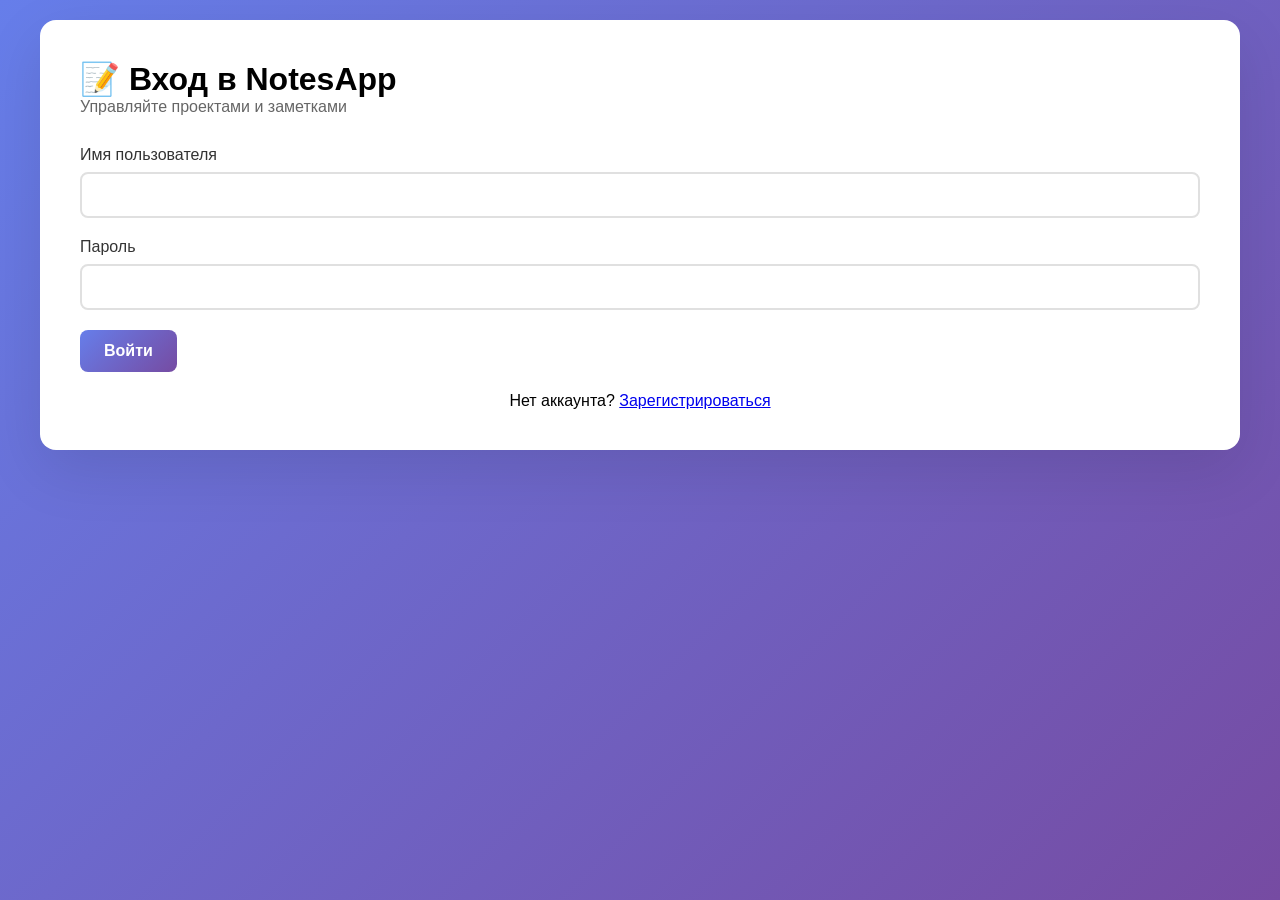
==== login.html @ b0768b3d "Initial commit" ====
<!DOCTYPE html>
<html lang="ru">
<head>
    <meta charset="UTF-8">
    <meta name="viewport" content="width=device-width, initial-scale=1.0">
    <title>Вход - NotesApp</title>
    <link rel="stylesheet" href="./css/styles.css">
</head>
<body>
    <div class="container">
        <div class="card">
            <h1>📝 Вход в NotesApp</h1>
            <p style="color: #666; margin-bottom: 30px;">Управляйте проектами и заметками</p>
            
            <form id="loginForm">
                <div class="form-group">
                    <label>Имя пользователя</label>
                    <input type="text" id="username" required autocomplete="username">
                </div>
                <div class="form-group">
                    <label>Пароль</label>
                    <input type="password" id="password" required autocomplete="current-password">
                </div>
                <button type="submit">Войти</button>
            </form>
            
            <p style="margin-top: 20px; text-align: center;">
                Нет аккаунта? <a href="./register.html">Зарегистрироваться</a>
            </p>
        </div>
    </div>
    
    <script src="./js/common.js"></script>
    <script>
        document.getElementById('loginForm').addEventListener('submit', async (e) => {
            e.preventDefault();
            
            const username = document.getElementById('username').value;
            const password = document.getElementById('password').value;
            
            try {
                const response = await fetch(`${API_URL}/auth/login`, {
                    method: 'POST',
                    headers: { 'Content-Type': 'application/json' },
                    body: JSON.stringify({ username, password })
                });
                
                const data = await response.json();
                
                if (response.ok) {
                    localStorage.setItem('token', data.token);
                    localStorage.setItem('username', data.username);
                    
                    // Проверяем, есть ли ожидающее приглашение
                    const pendingInvite = localStorage.getItem('pendingInvite');
                    if (pendingInvite) {
                        localStorage.removeItem('pendingInvite');
                        window.location.href = `/invite.html?token=${pendingInvite}`;
                    } else {
                        window.location.href = './projects.html';
                    }
                } else {
                    showMessage(data.message || 'Ошибка входа');
                }
            } catch (error) {
                showMessage('Ошибка соединения с сервером');
            }
        });
    </script>
</body>
</html>
---- css/styles.css ----
* {
    margin: 0;
    padding: 0;
    box-sizing: border-box;
}

body {
    font-family: -apple-system, BlinkMacSystemFont, 'Segoe UI', Roboto, 'Helvetica Neue', Arial, sans-serif;
    background: linear-gradient(135deg, #667eea 0%, #764ba2 100%);
    min-height: 100vh;
    padding: 20px;
}

.container {
    max-width: 1200px;
    margin: 0 auto;
}

/* Карточки */
.card {
    background: white;
    border-radius: 16px;
    box-shadow: 0 20px 60px rgba(0,0,0,0.1);
    padding: 40px;
    margin-bottom: 20px;
}

/* Формы */
.form-group {
    margin-bottom: 20px;
}

label {
    display: block;
    margin-bottom: 8px;
    color: #333;
    font-weight: 500;
}

input, textarea {
    width: 100%;
    padding: 12px;
    border: 2px solid #e0e0e0;
    border-radius: 8px;
    font-size: 16px;
    transition: border-color 0.3s;
}

input:focus, textarea:focus {
    outline: none;
    border-color: #667eea;
}

button {
    background: linear-gradient(135deg, #667eea 0%, #764ba2 100%);
    color: white;
    border: none;
    padding: 12px 24px;
    border-radius: 8px;
    font-size: 16px;
    font-weight: 600;
    cursor: pointer;
    transition: transform 0.2s, box-shadow 0.2s;
}

button:hover {
    transform: translateY(-2px);
    box-shadow: 0 5px 15px rgba(0,0,0,0.2);
}

button.secondary {
    background: linear-gradient(135deg, #6c757d 0%, #495057 100%);
}

button.danger {
    background: linear-gradient(135deg, #dc3545 0%, #c82333 100%);
}

/* Навигация */
.navbar {
    display: flex;
    justify-content: space-between;
    align-items: center;
    background: white;
    padding: 15px 30px;
    border-radius: 12px;
    margin-bottom: 20px;
    box-shadow: 0 2px 10px rgba(0,0,0,0.1);
}

.logo {
    font-size: 24px;
    font-weight: bold;
    background: linear-gradient(135deg, #667eea 0%, #764ba2 100%);
    -webkit-background-clip: text;
    -webkit-text-fill-color: transparent;
}

.user-info {
    display: flex;
    align-items: center;
    gap: 15px;
}

.username {
    font-weight: 500;
    color: #333;
}

.logout-btn {
    background: #dc3545;
    padding: 8px 16px;
    width: auto;
}

/* Проекты */
.projects-grid {
    display: grid;
    grid-template-columns: repeat(auto-fill, minmax(350px, 1fr));
    gap: 20px;
    margin-top: 20px;
}

.project-card {
    background: white;
    border-radius: 12px;
    padding: 20px;
    box-shadow: 0 2px 8px rgba(0,0,0,0.1);
    transition: transform 0.2s, box-shadow 0.2s;
    cursor: pointer;
}

.project-card:hover {
    transform: translateY(-4px);
    box-shadow: 0 4px 16px rgba(0,0,0,0.15);
}

.project-title {
    font-size: 20px;
    font-weight: 600;
    color: #333;
    margin-bottom: 10px;
}

.project-description {
    color: #666;
    line-height: 1.5;
    margin-top: 10px;
    padding-top: 10px;
    border-top: 1px solid #eee;
}

.project-description.hidden {
    display: none;
}

.expand-btn {
    background: none;
    color: #667eea;
    padding: 5px 0;
    font-size: 14px;
    text-align: left;
    width: auto;
}

.expand-btn:hover {
    transform: none;
    box-shadow: none;
    color: #764ba2;
}

.add-button {
    background: #28a745;
    margin-bottom: 20px;
    width: auto;
    display: inline-block;
}

/* Модальное окно */
.modal {
    display: none;
    position: fixed;
    top: 0;
    left: 0;
    width: 100%;
    height: 100%;
    background: rgba(0,0,0,0.5);
    justify-content: center;
    align-items: center;
    z-index: 1000;
}

.modal.active {
    display: flex;
}

.modal-content {
    background: white;
    border-radius: 16px;
    padding: 30px;
    max-width: 500px;
    width: 90%;
    max-height: 80vh;
    overflow-y: auto;
}

.modal-header {
    display: flex;
    justify-content: space-between;
    align-items: center;
    margin-bottom: 20px;
}

.close-modal {
    background: none;
    color: #999;
    font-size: 28px;
    width: auto;
    padding: 0;
}

.close-modal:hover {
    transform: none;
    color: #333;
}

/* Заметки */
.notes-list {
    margin-top: 20px;
}

.note-item {
    background: #f8f9fa;
    border-radius: 8px;
    padding: 15px;
    margin-bottom: 10px;
    border-left: 4px solid #667eea;
}

.note-title {
    font-weight: 600;
    color: #333;
    margin-bottom: 8px;
}

.note-content {
    color: #666;
    margin-top: 8px;
}

/* Сообщения */
.error-message, .success-message {
    padding: 10px;
    border-radius: 8px;
    margin-bottom: 20px;
}

.error-message {
    background: #f8d7da;
    color: #721c24;
    border: 1px solid #f5c6cb;
}

.success-message {
    background: #d4edda;
    color: #155724;
    border: 1px solid #c3e6cb;
}

/* Таблица участников */
.shared-users-table {
    width: 100%;
    border-collapse: collapse;
    margin-top: 20px;
}

.shared-users-table th,
.shared-users-table td {
    padding: 12px;
    text-align: left;
    border-bottom: 1px solid #ddd;
}

.shared-users-table th {
    background: #f8f9fa;
    font-weight: 600;
}

/* Адаптивность */
@media (max-width: 768px) {
    .card {
        padding: 20px;
    }
    
    .projects-grid {
        grid-template-columns: 1fr;
    }
    
    .navbar {
        flex-direction: column;
        gap: 10px;
    }
}
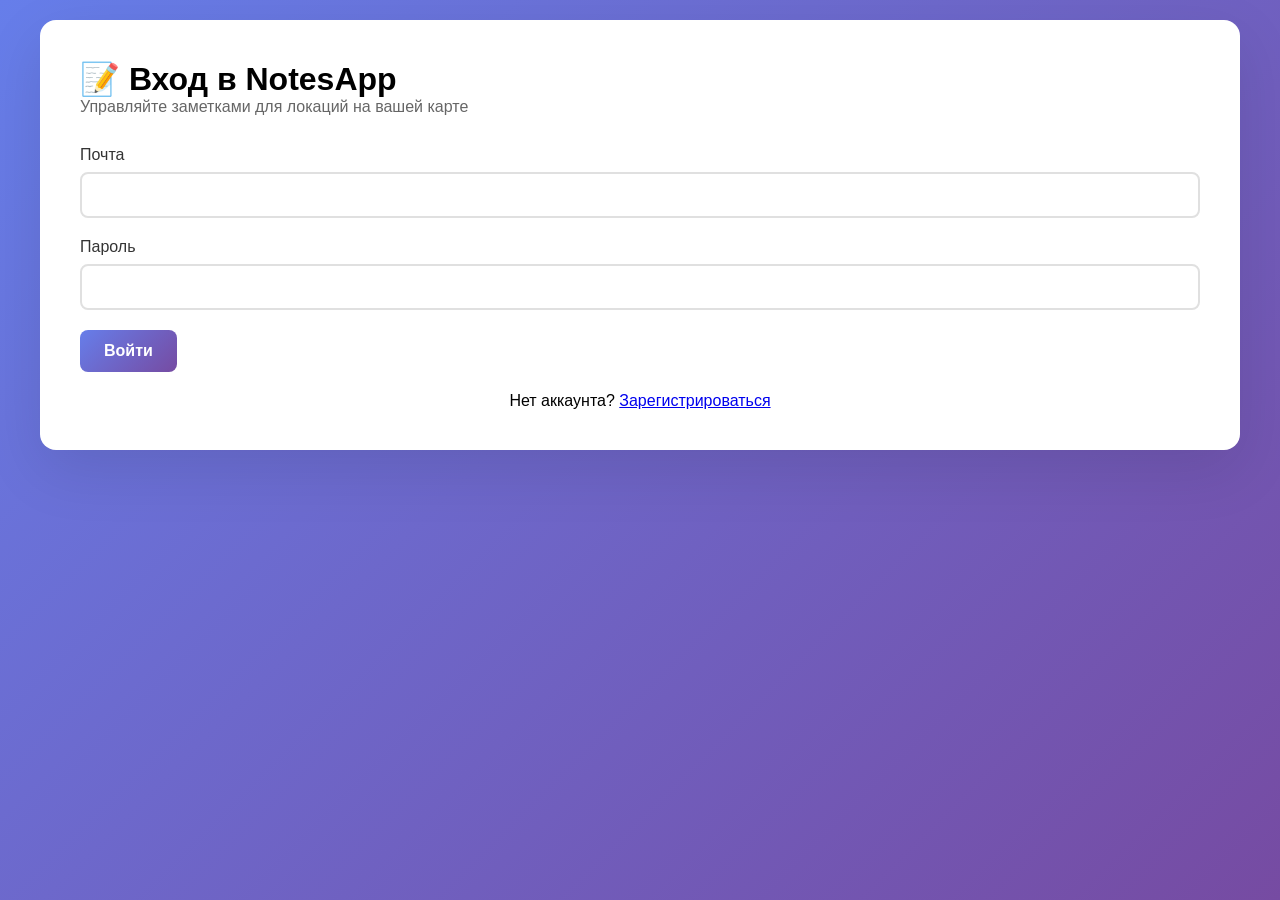
==== commit da9b0a5f: "Page for sharing access to a project" ====
--- a/login.html
+++ b/login.html
@@ -10,12 +10,12 @@
     <div class="container">
         <div class="card">
             <h1>📝 Вход в NotesApp</h1>
-            <p style="color: #666; margin-bottom: 30px;">Управляйте проектами и заметками</p>
+            <p style="color: #666; margin-bottom: 30px;">Управляйте заметками для локаций на вашей карте</p>
             
             <form id="loginForm">
                 <div class="form-group">
-                    <label>Имя пользователя</label>
-                    <input type="text" id="username" required autocomplete="username">
+                    <label>Почта</label>
+                    <input type="text" id="email" required autocomplete="email">
                 </div>
                 <div class="form-group">
                     <label>Пароль</label>
@@ -35,14 +35,14 @@
         document.getElementById('loginForm').addEventListener('submit', async (e) => {
             e.preventDefault();
             
-            const username = document.getElementById('username').value;
+            const email = document.getElementById('email').value;
             const password = document.getElementById('password').value;
             
             try {
                 const response = await fetch(`${API_URL}/auth/login`, {
                     method: 'POST',
                     headers: { 'Content-Type': 'application/json' },
-                    body: JSON.stringify({ username, password })
+                    body: JSON.stringify({ email, password })
                 });
                 
                 const data = await response.json();
--- a/css/styles.css
+++ b/css/styles.css
@@ -225,11 +225,11 @@
 }
 
 /* Заметки */
-.notes-list {
+.maps-list {
     margin-top: 20px;
 }
 
-.note-item {
+.map-item {
     background: #f8f9fa;
     border-radius: 8px;
     padding: 15px;
@@ -237,13 +237,13 @@
     border-left: 4px solid #667eea;
 }
 
-.note-title {
+.map-title {
     font-weight: 600;
     color: #333;
     margin-bottom: 8px;
 }
 
-.note-content {
+.map-description {
     color: #666;
     margin-top: 8px;
 }
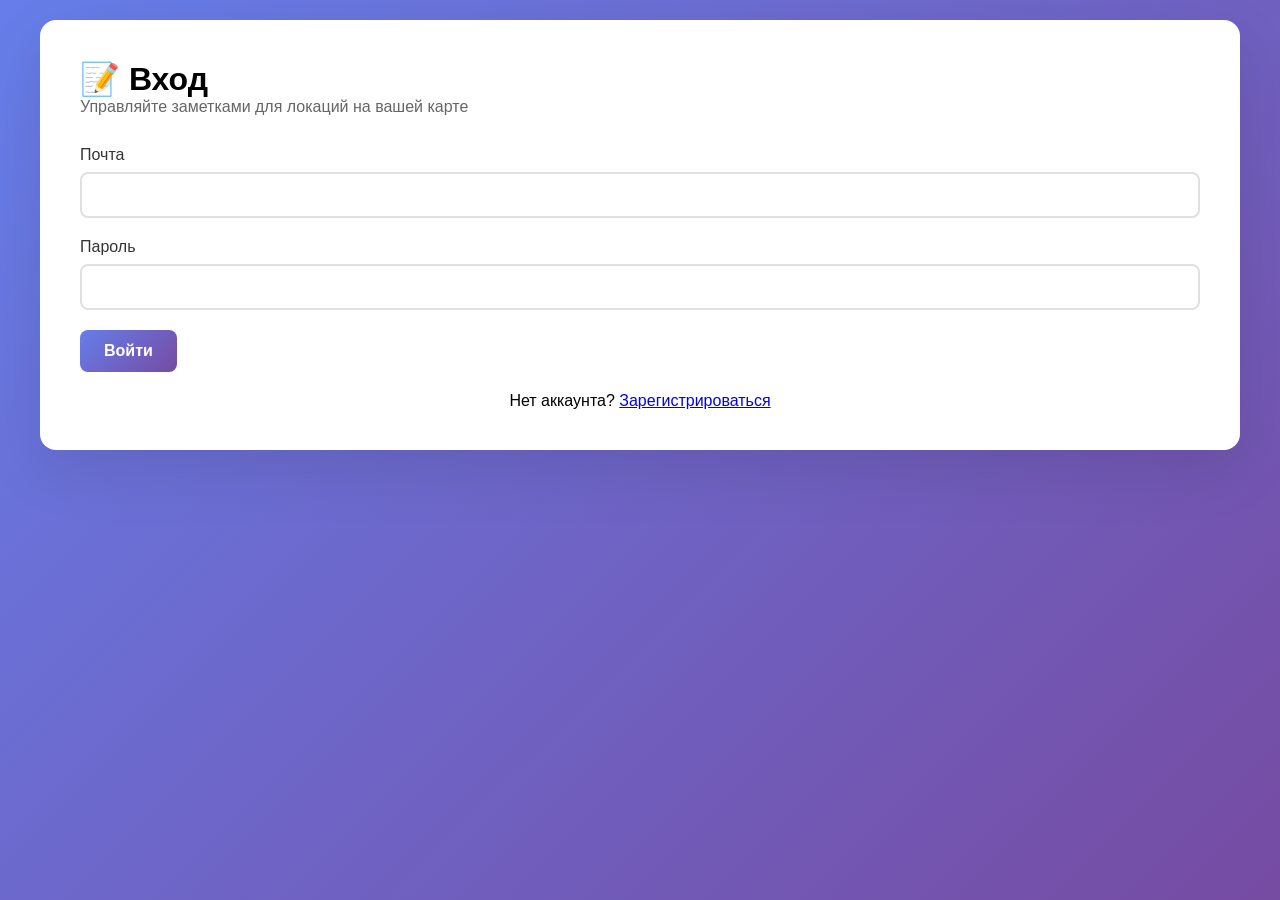
==== commit 2f8d982b: "Name and url" ====
--- a/login.html
+++ b/login.html
@@ -3,13 +3,13 @@
 <head>
     <meta charset="UTF-8">
     <meta name="viewport" content="width=device-width, initial-scale=1.0">
-    <title>Вход - NotesApp</title>
+    <title>Вход - The Lazy DM's Notes</title>
     <link rel="stylesheet" href="./css/styles.css">
 </head>
 <body>
     <div class="container">
         <div class="card">
-            <h1>📝 Вход в NotesApp</h1>
+            <h1>📝 Вход</h1>
             <p style="color: #666; margin-bottom: 30px;">Управляйте заметками для локаций на вашей карте</p>
             
             <form id="loginForm">
@@ -30,6 +30,7 @@
         </div>
     </div>
     
+    <script src="./js/config.js"></script>
     <script src="./js/common.js"></script>
     <script>
         document.getElementById('loginForm').addEventListener('submit', async (e) => {
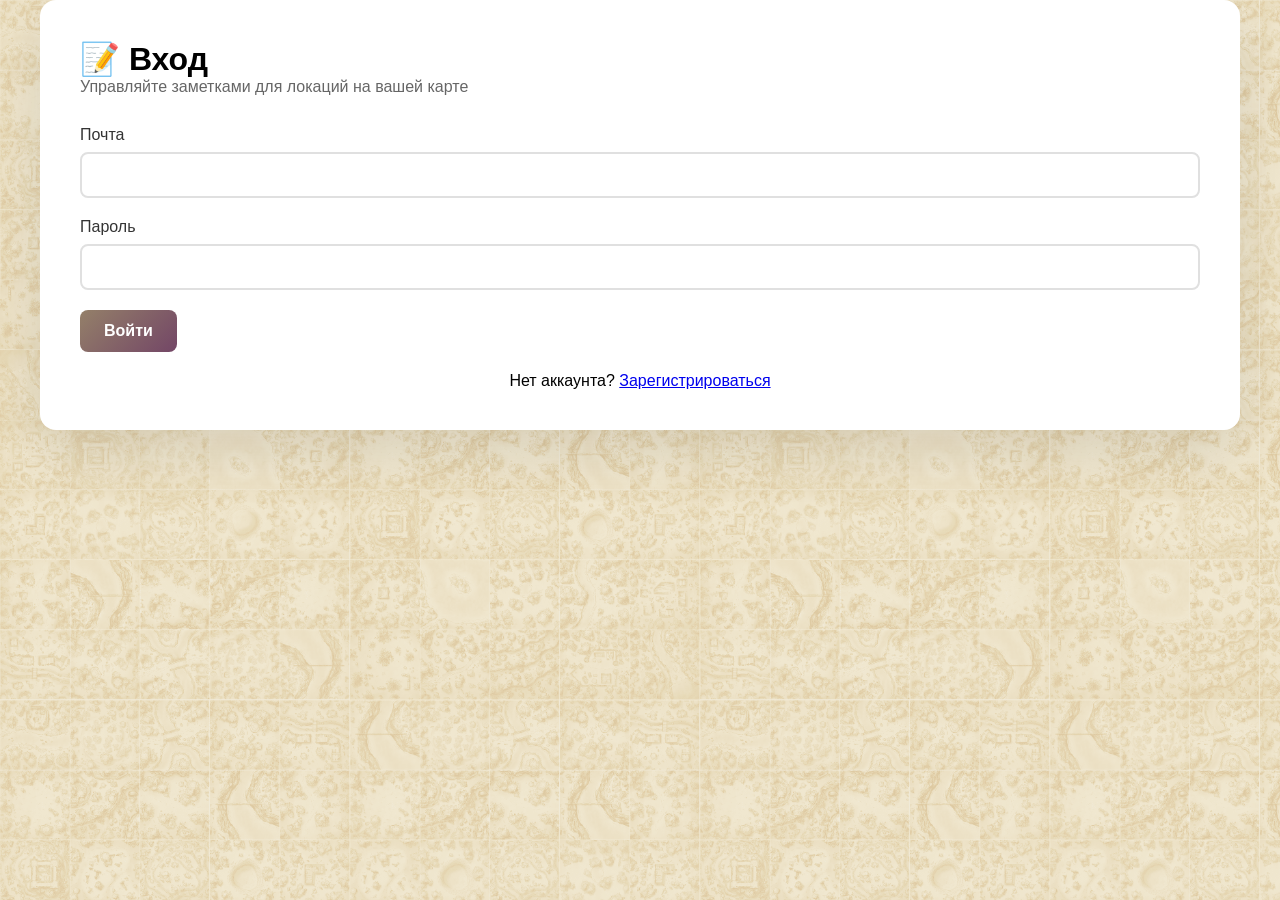
==== commit ffe2ec8a: "map file upload Field for image upload when create/edit map; system messages positioning fix." ====
--- a/login.html
+++ b/login.html
@@ -5,6 +5,7 @@
     <meta name="viewport" content="width=device-width, initial-scale=1.0">
     <title>Вход - The Lazy DM's Notes</title>
     <link rel="stylesheet" href="./css/styles.css">
+    <link rel="icon" href="./icons/yellow_dragon_sleep.ico" type="image/x-icon">
 </head>
 <body>
     <div class="container">
@@ -28,6 +29,7 @@
                 Нет аккаунта? <a href="./register.html">Зарегистрироваться</a>
             </p>
         </div>
+        <div class="system-message-container"></div>
     </div>
     
     <script src="./js/config.js"></script>
--- a/css/styles.css
+++ b/css/styles.css
@@ -2,13 +2,29 @@
     margin: 0;
     padding: 0;
     box-sizing: border-box;
+    -webkit-tap-highlight-color: transparent;
+    user-select: none;
 }
 
 body {
     font-family: -apple-system, BlinkMacSystemFont, 'Segoe UI', Roboto, 'Helvetica Neue', Arial, sans-serif;
-    background: linear-gradient(135deg, #667eea 0%, #764ba2 100%);
+    /*background: linear-gradient(135deg, #5C5040 0%, #734666 100%);*/
+    /*background-color: #eae4d3;*/
+    background-color: #E3DAC3;
+    /*background-color: #D9CEB0;*/
+    /*background-color: #302A17;*/
+    background-image: url("../icons/background.webp");
+    background-blend-mode: soft-light;
+    background-size: 700px auto;
+    /*background-repeat: no-repeat;*/
+    /*background-position: bottom right;*/
     min-height: 100vh;
     padding: 20px;
+    padding-top: 0;
+}
+
+.hidden {
+    display: none;
 }
 
 .container {
@@ -25,6 +41,10 @@
     margin-bottom: 20px;
 }
 
+.card.header {
+    padding: 20px 30px;
+}
+
 /* Формы */
 .form-group {
     margin-bottom: 20px;
@@ -48,11 +68,11 @@
 
 input:focus, textarea:focus {
     outline: none;
-    border-color: #667eea;
+    border-color: #948069;
 }
 
 button {
-    background: linear-gradient(135deg, #667eea 0%, #764ba2 100%);
+    background: linear-gradient(135deg, #948069 0%, #734666 100%);
     color: white;
     border: none;
     padding: 12px 24px;
@@ -82,18 +102,32 @@
     justify-content: space-between;
     align-items: center;
     background: white;
-    padding: 15px 30px;
-    border-radius: 12px;
+    padding: 15px 15px;
+    border-bottom-left-radius: 12px;
+    border-bottom-right-radius: 12px;
+    /*border-radius: 12px;*/
     margin-bottom: 20px;
     box-shadow: 0 2px 10px rgba(0,0,0,0.1);
 }
 
 .logo {
-    font-size: 24px;
+    display: flex;
+    align-items: center;
+    gap: 10px;
+    font-size: 20px;
     font-weight: bold;
-    background: linear-gradient(135deg, #667eea 0%, #764ba2 100%);
+    background: linear-gradient(135deg, #474641 0%, #696758 100%);
     -webkit-background-clip: text;
     -webkit-text-fill-color: transparent;
+}
+
+.logo-img {
+    width: 32px;
+    height: 32px;
+    object-fit: contain;
+    background: none;
+    -webkit-background-clip: unset;
+    -webkit-text-fill-color: unset;
 }
 
 .user-info {
@@ -131,7 +165,7 @@
 }
 
 .project-card:hover {
-    transform: translateY(-4px);
+    /*transform: translateY(-4px);*/
     box-shadow: 0 4px 16px rgba(0,0,0,0.15);
 }
 
@@ -154,9 +188,131 @@
     display: none;
 }
 
+/* Контекстное меню для проектов */
+.project-card-header {
+    display: flex;
+    justify-content: space-between;
+    align-items: flex-start;
+    gap: 10px;
+}
+
+.project-title {
+    flex: 1;
+    cursor: pointer;
+}
+
+.project-menu-container {
+    position: relative;
+    flex-shrink: 0;
+}
+
+.menu-trigger-btn {
+    background: none;
+    border: none;
+    font-size: 24px;
+    font-weight: bold;
+    color: #999;
+    cursor: pointer;
+    padding: 0 8px;
+    line-height: 1;
+    width: auto;
+    transition: color 0.2s;
+}
+
+.menu-trigger-btn:hover {
+    background: none;
+    transform: none;
+    box-shadow: none;
+    color: #333;
+}
+
+.project-context-menu {
+    position: absolute;
+    top: 100%;
+    right: 0;
+    background: white;
+    border-radius: 8px;
+    box-shadow: 0 4px 20px rgba(0,0,0,0.15);
+    min-width: 150px;
+    z-index: 100;
+    overflow: hidden;
+    opacity: 0;
+    visibility: hidden;
+    transform: translateY(-10px);
+    transition: opacity 0.2s, visibility 0.2s, transform 0.2s;
+}
+
+.project-context-menu.active {
+    opacity: 1;
+    visibility: visible;
+    transform: translateY(0);
+}
+
+.menu-item {
+    padding: 10px 16px;
+    cursor: pointer;
+    color: #333;
+    font-size: 14px;
+    transition: background 0.2s;
+    white-space: nowrap;
+}
+
+.menu-item:hover {
+    background: #f0f0f0;
+}
+
+.menu-item-danger {
+    color: #dc3545;
+    border-top: 1px solid #eee;
+}
+
+.menu-item-danger:hover {
+    background: #fee;
+}
+
+.save-row-btn {
+    background-image: url("../icons/save_icon.svg");
+    background-repeat: no-repeat;
+    margin-left: 20px;
+    padding: 0 0;
+    border-radius: 50%;
+    width: 32px;
+    height: 32px;
+    animation: fadeIn 0.3s;
+}
+
+.remove-row-btn {
+    background-image: url("../icons/remove_icon.svg");
+    background-repeat: no-repeat;
+    margin-left: 20px;
+    padding: 0 0;
+    border-radius: 50%;
+    width: 32px;
+    height: 32px;
+    animation: fadeIn 0.3s;
+}
+
+@keyframes fadeIn {
+    from { opacity: 0; }
+    to { opacity: 1; }
+}
+
+.nickname-input {
+    flex: 1;
+    min-width: 100px;
+    height: 36px;
+}
+
+.role-select {
+    padding: 6px 10px;
+    border: 2px solid #e0e0e0;
+    border-radius: 6px;
+    height: 36px;
+}
+
 .expand-btn {
     background: none;
-    color: #667eea;
+    color: #948069;
     padding: 5px 0;
     font-size: 14px;
     text-align: left;
@@ -166,7 +322,7 @@
 .expand-btn:hover {
     transform: none;
     box-shadow: none;
-    color: #764ba2;
+    color: #734666;
 }
 
 .add-button {
@@ -174,6 +330,10 @@
     margin-bottom: 20px;
     width: auto;
     display: inline-block;
+}
+
+.add-button.hidden {
+    display: none;
 }
 
 /* Модальное окно */
@@ -200,7 +360,7 @@
     padding: 30px;
     max-width: 500px;
     width: 90%;
-    max-height: 80vh;
+    max-height: 90vh;
     overflow-y: auto;
 }
 
@@ -234,25 +394,239 @@
     border-radius: 8px;
     padding: 15px;
     margin-bottom: 10px;
-    border-left: 4px solid #667eea;
+    border-left: 4px solid #948069;
+    cursor: pointer;
+}
+
+.map-item.invisible {
+    border-left: 4px solid #E8E8E8;
+}
+
+.map-item:hover {
+    box-shadow: 0 4px 16px rgba(0,0,0,0.15);
+}
+
+.map-description {
+    color: #666;
+    line-height: 1.5;
+    margin-top: 10px;
+    padding-top: 10px;
+    border-top: 1px solid #eee;
+}
+
+/* Контекстное меню для карт */
+.map-item-header {
+    display: flex;
+    justify-content: space-between;
+    align-items: center;
+    gap: 10px;
 }
 
 .map-title {
+    flex: 1;
     font-weight: 600;
     color: #333;
     margin-bottom: 8px;
+    cursor: pointer;
+}
+
+.map-title.invisible {
+    opacity: 0.7;
+}
+
+.map-menu-container {
+    position: relative;
+    flex-shrink: 0;
+}
+
+.map-context-menu {
+    position: absolute;
+    top: 100%;
+    right: 0;
+    background: white;
+    border-radius: 8px;
+    box-shadow: 0 4px 20px rgba(0,0,0,0.15);
+    min-width: 150px;
+    z-index: 100;
+    overflow: hidden;
+    opacity: 0;
+    visibility: hidden;
+    transform: translateY(-10px);
+    transition: opacity 0.2s, visibility 0.2s, transform 0.2s;
+}
+
+.map-context-menu.active {
+    opacity: 1;
+    visibility: visible;
+    transform: translateY(0);
 }
 
 .map-description {
     color: #666;
     margin-top: 8px;
+    word-break: break-word;
+}
+
+/* Toggle Switch (слайдер) */
+.toggle-switch {
+    position: relative;
+    display: inline-block;
+    width: 60px;
+    height: 34px;
+}
+
+.toggle-switch input {
+    opacity: 0;
+    width: 0;
+    height: 0;
+}
+
+.toggle-slider {
+    position: absolute;
+    cursor: pointer;
+    top: 0;
+    left: 0;
+    right: 0;
+    bottom: 0;
+    background-color: #ccc;
+    transition: 0.3s;
+    border-radius: 34px;
+}
+
+.toggle-slider:before {
+    position: absolute;
+    content: "";
+    height: 26px;
+    width: 26px;
+    left: 4px;
+    bottom: 4px;
+    background-color: white;
+    transition: 0.3s;
+    border-radius: 50%;
+}
+
+input:checked + .toggle-slider {
+    background: linear-gradient(135deg, #948069 0%, #734666 100%);
+}
+
+input:checked + .toggle-slider:before {
+    transform: translateX(26px);
+}
+
+/* Контейнер для опции видимости */
+.visibility-option {
+    display: flex;
+    align-items: center;
+    justify-content: space-between;
+    padding: 12px 0;
+    margin-bottom: 20px;
+}
+
+.visibility-label {
+    display: flex;
+    flex-direction: column;
+    margin-bottom: 0;
+}
+
+.visibility-label span {
+    font-weight: 600;
+    color: #333;
+    font-size: 16px;
+}
+
+.visibility-label small {
+    color: #666;
+    font-size: 12px;
+    font-weight: normal;
+    margin-top: 4px;
+}
+
+/* Стили для выбора способа загрузки изображения */
+.image-upload-options {
+    display: flex;
+    gap: 20px;
+    margin-top: 8px;
+}
+
+.radio-option {
+    display: flex;
+    align-items: center;
+    gap: 8px;
+    cursor: pointer;
+    font-weight: normal;
+    color: #333;
+    margin-bottom: 0;
+}
+
+.radio-option input[type="radio"] {
+    width: 18px;
+    height: 18px;
+    accent-color: #948069;
+    cursor: pointer;
+}
+
+/* Превью изображения */
+.image-preview {
+    position: relative;
+    margin-top: 12px;
+    border: 2px solid #e0e0e0;
+    border-radius: 8px;
+    padding: 8px;
+    max-width: 300px;
+}
+
+.image-preview.hidden {
+    display: none;
+}
+
+.image-preview img {
+    width: 100%;
+    height: auto;
+    border-radius: 4px;
+    max-height: 200px;
+    object-fit: contain;
+}
+
+.remove-preview-btn {
+    position: absolute;
+    top: -10px;
+    right: -10px;
+    width: 28px;
+    height: 28px;
+    border-radius: 50%;
+    background: #dc3545;
+    color: white;
+    border: none;
+    font-size: 16px;
+    cursor: pointer;
+    display: flex;
+    align-items: center;
+    justify-content: center;
+    padding: 0;
+    line-height: 1;
+}
+
+.remove-preview-btn:hover {
+    transform: scale(1.1);
+    box-shadow: 0 2px 8px rgba(220, 53, 69, 0.3);
+}
+
+.file-hint {
+    display: block;
+    color: #888;
+    font-size: 12px;
+    margin-top: 4px;
 }
 
 /* Сообщения */
 .error-message, .success-message {
-    padding: 10px;
+    padding: 12px 20px;
     border-radius: 8px;
-    margin-bottom: 20px;
+    margin-bottom: 10px;
+    animation: slideIn 0.3s ease;
+    width: 100%;
+    max-width: 500px;
+    box-sizing: border-box;
 }
 
 .error-message {
@@ -265,6 +639,34 @@
     background: #d4edda;
     color: #155724;
     border: 1px solid #c3e6cb;
+}
+
+.system-message-container {
+    position: fixed;
+    bottom: 10px;
+    left: 20px;
+    z-index: 9999;
+    display: flex;
+    flex-direction: column;
+    align-items: flex-start;
+    gap: 8px;
+    max-width: 90%;
+    pointer-events: none;
+}
+
+.error-message, .success-message {
+    pointer-events: auto;
+}
+
+@keyframes slideIn {
+    from {
+        transform: translateX(-20px);
+        opacity: 0;
+    }
+    to {
+        transform: translateX(0);
+        opacity: 1;
+    }
 }
 
 /* Таблица участников */
@@ -284,6 +686,43 @@
 .shared-users-table th {
     background: #f8f9fa;
     font-weight: 600;
+}
+
+/* Floating Action Button (FAB) - плавающая круглая кнопка */
+.fab {
+    position: fixed;
+    bottom: 24px;
+    right: 24px;
+    width: 56px;
+    height: 56px;
+    border-radius: 50%;
+    background: linear-gradient(135deg, #948069 0%, #734666 100%);
+    color: white;
+    border: none;
+    cursor: pointer;
+    display: flex;
+    align-items: center;
+    justify-content: center;
+    font-size: 28px;
+    font-weight: 400;
+    box-shadow: 0 4px 12px rgba(0, 0, 0, 0.15);
+    transition: transform 0.2s, box-shadow 0.2s;
+    z-index: 100;
+    padding: 0;
+    line-height: 1;
+}
+
+.fab:hover {
+    transform: translateY(-2px);
+    box-shadow: 0 6px 20px rgba(0, 0, 0, 0.2);
+}
+
+.fab:active {
+    transform: translateY(1px);
+}
+
+.fab:hidden {
+    display: none;
 }
 
 /* Адаптивность */
@@ -295,9 +734,119 @@
     .projects-grid {
         grid-template-columns: 1fr;
     }
+
+    .menu-trigger-btn {
+        min-width: 44px;
+        min-height: 44px;
+        display: flex;
+        align-items: center;
+        justify-content: center;
+    }
+
+    .menu-item {
+        padding: 12px 16px;
+        min-height: 44px;
+    }
+}
+
+/* Аватар пользователя и выпадающее меню */
+.user-info {
+    position: relative;
+    cursor: pointer;
+}
+
+.user-avatar {
+    width: 40px;
+    height: 40px;
+    border-radius: 50%;
+    background: linear-gradient(135deg, #948069 0%, #734666 100%);
+    display: flex;
+    align-items: center;
+    justify-content: center;
+    color: white;
+    font-weight: 600;
+    font-size: 18px;
+    transition: transform 0.2s, box-shadow 0.2s;
+}
+
+.user-avatar:hover {
+    transform: scale(1.05);
+    box-shadow: 0 2px 8px rgba(0,0,0,0.2);
+}
+
+.user-dropdown {
+    position: absolute;
+    top: 100%;
+    right: 0;
+    margin-top: 12px;
+    background: white;
+    border-radius: 12px;
+    box-shadow: 0 4px 20px rgba(0,0,0,0.15);
+    min-width: 180px;
+    z-index: 1000;
+    opacity: 0;
+    visibility: hidden;
+    transform: translateY(-10px);
+    transition: opacity 0.2s, visibility 0.2s, transform 0.2s;
+}
+
+.user-dropdown.active {
+    opacity: 1;
+    visibility: visible;
+    transform: translateY(0);
+}
+
+.user-dropdown::before {
+    content: '';
+    position: absolute;
+    top: -8px;
+    right: 12px;
+    width: 0;
+    height: 0;
+    border-left: 8px solid transparent;
+    border-right: 8px solid transparent;
+    border-bottom: 8px solid white;
+}
+
+.user-dropdown-item {
+    padding: 12px 16px;
+    border-bottom: 1px solid #eee;
+}
+
+.user-dropdown-username {
+    font-weight: 600;
+    color: #333;
+    font-size: 14px;
+    word-break: break-word;
+}
+
+.user-dropdown-logout {
+    padding: 12px 16px;
+    cursor: pointer;
+    color: #dc3545;
+    transition: background 0.2s;
+    border-radius: 0 0 12px 12px;
+}
+
+.user-dropdown-logout:hover {
+    background: #fee;
+}
+
+/* Адаптивность для мобильных устройств */
+@media (max-width: 768px) {
+    .user-avatar {
+        width: 36px;
+        height: 36px;
+        font-size: 16px;
+    }
     
-    .navbar {
-        flex-direction: column;
-        gap: 10px;
+    .user-dropdown {
+        min-width: 160px;
+    }
+    
+    .user-dropdown-item,
+    .user-dropdown-logout {
+        padding: 12px 16px;
+        min-height: 48px;
     }
 }
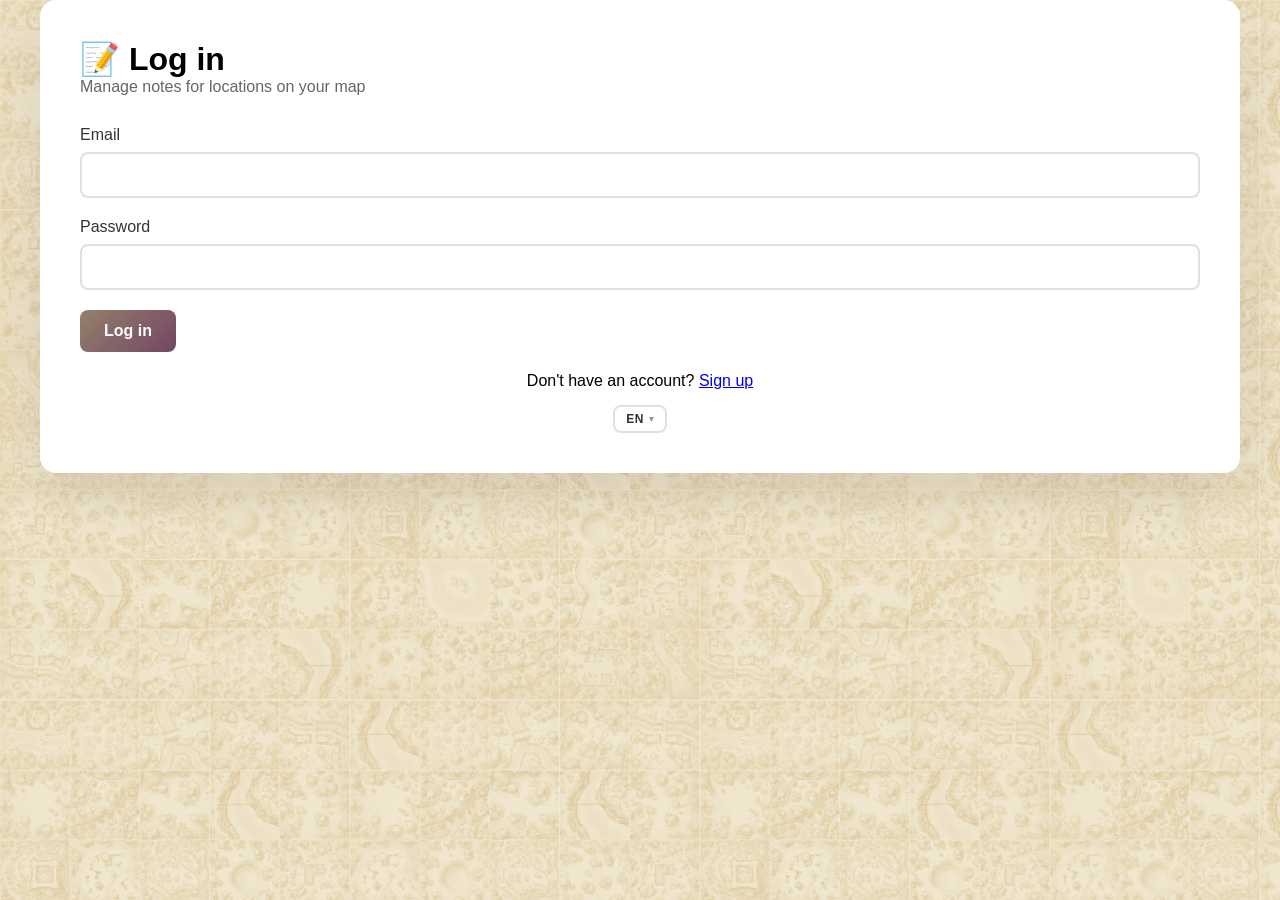
==== commit c90eb4f3: "Languages Translated pages (en), added locales for en, ru, de, fr, es, pt, ro" ====
--- a/login.html
+++ b/login.html
@@ -1,74 +1,86 @@
 <!DOCTYPE html>
-<html lang="ru">
+<html lang="en">
 <head>
     <meta charset="UTF-8">
     <meta name="viewport" content="width=device-width, initial-scale=1.0">
-    <title>Вход - The Lazy DM's Notes</title>
+    <title>Log in - The Lazy DM's Notes</title>
     <link rel="stylesheet" href="./css/styles.css">
     <link rel="icon" href="./icons/yellow_dragon_sleep.ico" type="image/x-icon">
 </head>
 <body>
     <div class="container">
         <div class="card">
-            <h1>📝 Вход</h1>
-            <p style="color: #666; margin-bottom: 30px;">Управляйте заметками для локаций на вашей карте</p>
-            
+            <h1 data-i18n="auth.login_title">📝 Log in</h1>
+            <p style="color: #666; margin-bottom: 30px;" data-i18n="auth.login_subtitle">
+                Manage notes for locations on your map
+            </p>
+
             <form id="loginForm">
                 <div class="form-group">
-                    <label>Почта</label>
+                    <label data-i18n="auth.email_label">Email</label>
                     <input type="text" id="email" required autocomplete="email">
                 </div>
                 <div class="form-group">
-                    <label>Пароль</label>
+                    <label data-i18n="auth.password_label">Password</label>
                     <input type="password" id="password" required autocomplete="current-password">
                 </div>
-                <button type="submit">Войти</button>
+                <button type="submit" data-i18n="auth.login_button">Log in</button>
             </form>
-            
+
             <p style="margin-top: 20px; text-align: center;">
-                Нет аккаунта? <a href="./register.html">Зарегистрироваться</a>
+                <span data-i18n="auth.no_account">Don't have an account?</span>
+                <a href="./register.html" data-i18n="auth.register_link">Sign up</a>
             </p>
+
+            <div style="text-align: center; margin-top: 15px;">
+                <div id="langSwitcher" class="lang-switcher" aria-label="Language"></div>
+            </div>
         </div>
         <div class="system-message-container"></div>
     </div>
-    
+
     <script src="./js/config.js"></script>
+    <script src="./js/i18n.js"></script>
     <script src="./js/common.js"></script>
     <script>
-        document.getElementById('loginForm').addEventListener('submit', async (e) => {
-            e.preventDefault();
-            
-            const email = document.getElementById('email').value;
-            const password = document.getElementById('password').value;
-            
-            try {
-                const response = await fetch(`${API_URL}/auth/login`, {
-                    method: 'POST',
-                    headers: { 'Content-Type': 'application/json' },
-                    body: JSON.stringify({ email, password })
-                });
-                
-                const data = await response.json();
-                
-                if (response.ok) {
-                    localStorage.setItem('token', data.token);
-                    localStorage.setItem('username', data.username);
-                    
-                    // Проверяем, есть ли ожидающее приглашение
-                    const pendingInvite = localStorage.getItem('pendingInvite');
-                    if (pendingInvite) {
-                        localStorage.removeItem('pendingInvite');
-                        window.location.href = `/invite.html?token=${pendingInvite}`;
+        (async () => {
+            await initI18n();
+            loadUserInfo();
+
+            document.getElementById('loginForm').addEventListener('submit', async (e) => {
+                e.preventDefault();
+
+                const email = document.getElementById('email').value;
+                const password = document.getElementById('password').value;
+
+                try {
+                    const response = await fetch(`${API_URL}/auth/login`, {
+                        method: 'POST',
+                        headers: { 'Content-Type': 'application/json' },
+                        body: JSON.stringify({ email, password })
+                    });
+
+                    const data = await response.json();
+
+                    if (response.ok) {
+                        localStorage.setItem('token', data.token);
+                        localStorage.setItem('username', data.username);
+
+                        const pendingInvite = localStorage.getItem('pendingInvite');
+                        if (pendingInvite) {
+                            localStorage.removeItem('pendingInvite');
+                            window.location.href = `/invite.html?token=${pendingInvite}`;
+                        } else {
+                            window.location.href = './projects.html';
+                        }
                     } else {
-                        window.location.href = './projects.html';
+                        showMessage(data.message || t('auth.error_login'));
                     }
-                } else {
-                    showMessage(data.message || 'Ошибка входа');
+                } catch (error) {
+                    showMessage(t('common.error_connection'));
                 }
-            } catch (error) {
-                showMessage('Ошибка соединения с сервером');
-            }
-        });
+            });
+        })();
     </script>
 </body>
 </html>
--- a/css/styles.css
+++ b/css/styles.css
@@ -145,6 +145,33 @@
     background: #dc3545;
     padding: 8px 16px;
     width: auto;
+}
+
+.user-dropdown-login {
+    padding: 12px 16px;
+    cursor: pointer;
+    color: #734666;
+    font-weight: 600;
+    transition: background 0.2s;
+    border-radius: 12px 12px 0 0;
+}
+
+.user-dropdown-login:hover {
+    background: #f5f0f7;
+}
+
+.user-dropdown-register {
+    padding: 12px 16px;
+    cursor: pointer;
+    color: #333;
+    font-weight: 400;
+    transition: background 0.2s;
+    border-top: 1px solid #eee;
+    border-radius: 0 0 12px 12px;
+}
+
+.user-dropdown-register:hover {
+    background: #f0f0f0;
 }
 
 /* Проекты */
@@ -849,4 +876,212 @@
         padding: 12px 16px;
         min-height: 48px;
     }
-}+}
+
+/* ============ Вкладки-фильтры ============ */
+.tabs-filter {
+    display: flex;
+    gap: 8px;
+    margin-bottom: 20px;
+    border-bottom: 2px solid #eee;
+    padding-bottom: 0;
+    flex-wrap: wrap;
+}
+
+.tab-btn {
+    background: none;
+    color: #666;
+    border: none;
+    padding: 10px 18px;
+    font-size: 15px;
+    font-weight: 500;
+    cursor: pointer;
+    border-radius: 8px 8px 0 0;
+    position: relative;
+    bottom: -2px;
+    border-bottom: 3px solid transparent;
+    transition: color 0.2s, border-color 0.2s, background 0.2s;
+    width: auto;
+    transform: none;
+    box-shadow: none;
+}
+
+.tab-btn:hover {
+    background: #f5f0f7;
+    color: #734666;
+    transform: none;
+    box-shadow: none;
+}
+
+.tab-btn.active {
+    color: #734666;
+    border-bottom-color: #734666;
+    background: #f9f5fa;
+}
+
+/* ============ FAB-меню ============ */
+.fab-wrapper {
+    position: fixed;
+    bottom: 24px;
+    right: 24px;
+    z-index: 100;
+    display: flex;
+    flex-direction: column;
+    align-items: flex-end;
+    gap: 12px;
+    pointer-events: none;
+}
+
+.fab-wrapper .fab {
+    position: static;
+    pointer-events: auto;
+    transition: transform 0.3s, box-shadow 0.2s;
+}
+
+.fab-wrapper .fab.active {
+    transform: rotate(45deg);
+}
+
+.fab-wrapper .fab-menu {
+    display: flex;
+    flex-direction: column;
+    gap: 8px;
+    opacity: 0;
+    visibility: hidden;
+    transform: translateY(10px);
+    transition: opacity 0.2s, visibility 0.2s, transform 0.2s;
+    pointer-events: none;
+}
+
+.fab-wrapper .fab-menu.active {
+    opacity: 1;
+    visibility: visible;
+    transform: translateY(0);
+    pointer-events: auto;
+}
+
+.fab-wrapper .fab-menu-item {
+    pointer-events: auto;
+    background: white;
+    color: #333;
+    border: none;
+    padding: 12px 18px;
+    border-radius: 24px;
+    font-size: 15px;
+    font-weight: 500;
+    cursor: pointer;
+    box-shadow: 0 4px 12px rgba(0, 0, 0, 0.15);
+    transition: transform 0.2s, box-shadow 0.2s, background 0.2s;
+    width: auto;
+    white-space: nowrap;
+}
+
+.fab-wrapper .fab-menu-item:hover {
+    transform: translateY(-2px);
+    box-shadow: 0 6px 16px rgba(0, 0, 0, 0.2);
+    background: #f9f5fa;
+}
+
+/* Заметки */
+.note-item {
+    border-left-color: #734666;
+}
+
+.note-item .map-title {
+    color: #4a2c44;
+}
+
+/* Языки */
+
+.lang-switcher {
+    position: relative;
+    display: inline-block;
+    user-select: none;
+}
+
+.lang-switcher__btn {
+    display: inline-flex;
+    align-items: center;
+    gap: 4px;
+    padding: 6px 10px;
+    min-width: 54px;
+    justify-content: center;
+    border: 2px solid #e0e0e0;
+    border-radius: 8px;
+    background: #fff;
+    font-size: 13px;
+    font-weight: 600;
+    color: #333;
+    cursor: pointer;
+    transition: border-color .15s, box-shadow .15s;
+    line-height: 1;
+}
+
+.lang-switcher__btn:hover {
+    border-color: #667eea;
+}
+
+.lang-switcher__btn:focus-visible {
+    outline: none;
+    border-color: #667eea;
+    box-shadow: 0 0 0 3px rgba(102, 126, 234, .2);
+}
+
+.lang-switcher__code {
+    font-size: 12px;
+    letter-spacing: .5px;
+    text-transform: uppercase;
+}
+
+.lang-switcher__chev {
+    font-size: 9px;
+    opacity: .5;
+    margin-left: 1px;
+}
+
+.lang-switcher__menu {
+    position: absolute;
+    top: calc(100% + 4px);
+    right: 0;
+    min-width: 170px;
+    background: #fff;
+    border: 1px solid #e0e0e0;
+    border-radius: 8px;
+    box-shadow: 0 8px 24px rgba(0, 0, 0, .1);
+    padding: 4px;
+    z-index: 100;
+    display: none;
+}
+
+.lang-switcher.open .lang-switcher__menu {
+    display: block;
+}
+
+.lang-switcher__item {
+    display: flex;
+    align-items: center;
+    gap: 8px;
+    width: 100%;
+    padding: 8px 10px;
+    border: none;
+    background: transparent;
+    border-radius: 6px;
+    cursor: pointer;
+    font-size: 13px;
+    color: #333;
+    text-align: left;
+    transition: background .12s;
+}
+
+.lang-switcher__item:hover {
+    background: #f2f4ff;
+}
+
+.lang-switcher__item.active {
+    background: #eef1ff;
+    font-weight: 600;
+}
+
+.lang-switcher__label {
+    font-size: 13px;
+}
